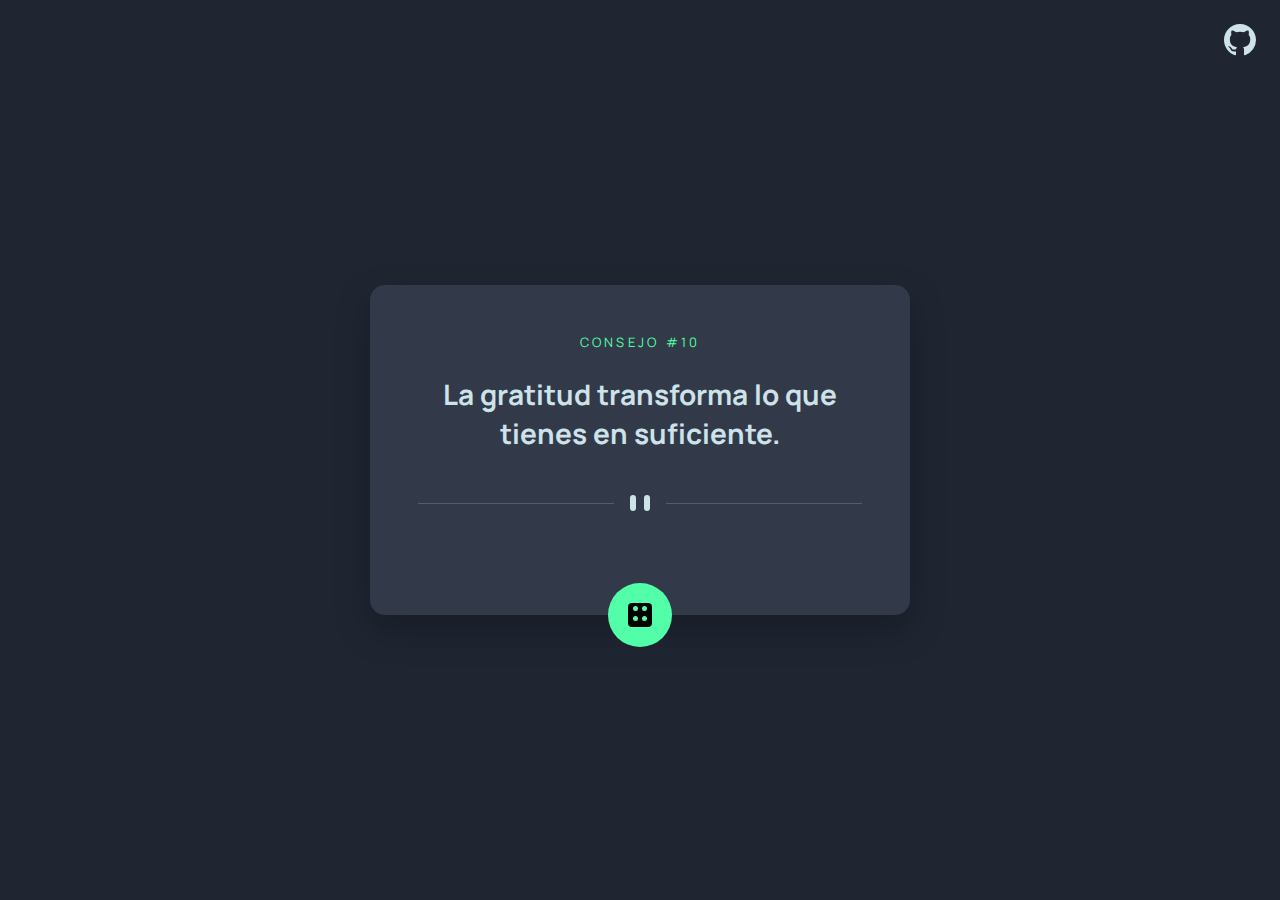
==== advice-generator/index.html @ 8e93f0e8 "se agrego el primero proyecto/add the first project: advice-generator" ====
<html lang="es">
<head>
    <meta charset="UTF-8">
    <meta name="viewport" content="width=device-width, initial-scale=1.0">
    <title>Generador de Consejos - proyect #1</title>
    <link rel="icon" href="assets/logo.png" type="image/png">
    <link rel="stylesheet" href="style.css">
    <link rel="preconnect" href="https://fonts.googleapis.com">
    <link rel="preconnect" href="https://fonts.gstatic.com" crossorigin>
    <link href="https://fonts.googleapis.com/css2?family=Manrope:wght@800&display=swap" rel="stylesheet">
</head>
<body>
    <a href="https://github.com/Arturooiwnl/web-projects" title="Ir a github" target="_blank" class="github-link">
        <svg height="32" aria-hidden="true" viewBox="0 0 16 16" version="1.1" width="32" data-view-component="true" class="octicon octicon-mark-github v-align-middle">
            <path fill-rule="evenodd" d="M8 0C3.58 0 0 3.58 0 8c0 3.54 2.29 6.53 5.47 7.59.4.07.55-.17.55-.38 0-.19-.01-.82-.01-1.49-2.01.37-2.53-.49-2.69-.94-.09-.23-.48-.94-.82-1.13-.28-.15-.68-.52-.01-.53.63-.01 1.08.58 1.23.82.72 1.21 1.87.87 2.33.66.07-.52.28-.87.51-1.07-1.78-.2-3.64-.89-3.64-3.95 0-.87.31-1.59.82-2.15-.08-.2-.36-1.02.08-2.12 0 0 .67-.21 2.2.82.64-.18 1.32-.27 2-.27.68 0 1.36.09 2 .27 1.53-1.04 2.2-.82 2.2-.82.44 1.1.16 1.92.08 2.12.51.56.82 1.27.82 2.15 0 3.07-1.87 3.75-3.65 3.95.29.25.54.73.54 1.48 0 1.07-.01 1.93-.01 2.2 0 .21.15.46.55.38A8.013 8.013 0 0016 8c0-4.42-3.58-8-8-8z"></path>
        </svg>
    </a>
    <main class="advice-container">
        <div class="advice-card">
            <p class="advice-id">Consejo #<span id="advice-id">1</span></p>
            <h1 class="advice-text" id="advice-text">Cargando consejo...</h1>
            <div class="divider">
                <img src="assets/images/divider.svg" alt="">
            </div>
            <button class="dice-button" id="generate-button" title="Generar consejo">
              <img src="assets/images/genButton.svg" alt="boton para generar el consejo aleatorio">
            </button>
        </div>
    </main>

    <script type="module" src="script.js"></script>
</body>
</html>

<!-- 

css, html, js vanilla :)

by https://dev.arturoiwnl.pro/

-->
---- advice-generator/style.css ----
:root {
    --lightCyan: rgb(206, 227, 233);
    --neonGreen: rgb(82, 255, 168);
    --opaqueBlue: rgb(78, 93, 115); 
    --darkOpaqueBlue: rgb(50, 58, 73);
    --darkBlue: rgb(31, 38, 50);
    --fontFamily: 'Manrope', sans-serif;
    --fontSizeQuote: 28px;
}

* {
    box-sizing: border-box;
    margin: 0;
    padding: 0;
}

body {
    background-color: var(--darkBlue);
    font-family: var(--fontFamily);
    display: flex;
    justify-content: center;
    align-items: center;
    min-height: 100vh;
    padding: 20px;
}

.github-link {
    position: absolute;
    top: 20px;
    right: 20px;
    fill: var(--lightCyan);
    transition: fill 0.3s ease;
}

.github-link:hover {
    fill: var(--neonGreen);
}

.advice-container {
    display: flex;
    justify-content: center;
    align-items: center;
    width: 100%;
    max-width: 540px;
}

.advice-card {
    background-color: var(--darkOpaqueBlue);
    border-radius: 15px;
    padding: 48px 48px 64px; 
    text-align: center;
    position: relative; 
    box-shadow: 0px 10px 30px rgba(0, 0, 0, 0.2);
}

.advice-id {
    color: var(--neonGreen);
    text-transform: uppercase;
    letter-spacing: 4px;
    font-size: 13px; 
    margin-bottom: 24px;
}

.advice-text {
    color: var(--lightCyan);
    font-size: var(--fontSizeQuote);
    line-height: 1.4;
    margin-bottom: 40px; 
    min-height: 80px; 
}

.divider{
    margin-bottom: 30px; 
    display: flex;
    justify-content: center;
}

.divider svg {
   width: 90%; 
   max-width: 444px; 
}


.dice-button {
    background-color: var(--neonGreen);
    border: none;
    border-radius: 50%;
    width: 64px;
    height: 64px;
    display: flex;
    justify-content: center;
    align-items: center;
    cursor: pointer;
    position: absolute;
    bottom: -32px; 
    left: 50%;
    transform: translateX(-50%);
    transition: box-shadow 0.3s ease;
}

.dice-button:hover {
    box-shadow: 0 0 20px var(--neonGreen);
}

.dice-button svg path {
    fill: var(--darkBlue); 
}

@media (max-width: 600px) {
    .advice-card {
        padding: 30px 25px 55px; 
    }

    .advice-text {
        font-size: 24px; 
        margin-bottom: 30px;
    }

    .dice-button {
        width: 55px;
        height: 55px;
        bottom: -27.5px;
    }
}

:root {
    --lightCyan: rgb(206, 227, 233);
    --neonGreen: rgb(82, 255, 168);
    --opaqueBlue: rgb(78, 93, 115);
    --darkOpaqueBlue: rgb(50, 58, 73);
    --darkBlue: rgb(31, 38, 50);
    --fontFamily: 'Manrope', sans-serif;
    --fontSizeQuote: 28px; 
}

* {
    box-sizing: border-box;
    margin: 0;
    padding: 0;
}

html {
    font-size: 100%; 
}

body {
    background-color: var(--darkBlue);
    font-family: var(--fontFamily);
    display: flex;
    justify-content: center;
    align-items: center;
    min-height: 100vh;
    padding: 1rem; 
}

.github-link {
    position: absolute;
    top: 1.5rem;
    right: 1.5rem;
    color: var(--lightCyan);
    transition: color 0.3s ease;
}

.github-link:hover,
.github-link:focus {
    color: var(--neonGreen);
    outline: none; 
}

.advice-container {
    display: flex;
    justify-content: center;
    align-items: center;
    width: 100%;
    max-width: 540px; 
}

.advice-card {
    background-color: var(--darkOpaqueBlue);
    border-radius: 15px;
    padding: 3rem 3rem 4rem; 
    text-align: center;
    position: relative;
    box-shadow: 0px 15px 35px rgba(0, 0, 0, 0.25);
    width: 100%; 
}

.advice-id {
    color: var(--neonGreen);
    text-transform: uppercase;
    letter-spacing: 0.25em;
    font-size: 0.8125rem; 
    margin-bottom: 1.5rem; 
}

.advice-text {
    color: var(--lightCyan);
    font-size: var(--fontSizeQuote);
    line-height: 1.4;
    margin-bottom: 2.5rem;
    min-height: 5rem; 
    transition: opacity 0.3s ease-in-out;
}

.advice-text.loading {
    opacity: 0.5; 
}


.divider {
    display: block;
    margin-bottom: 2.5rem; 
    line-height: 0; 
}

.divider img,
.divider source {
   max-width: 100%;
   height: auto;
   display: block; 
   margin: 0 auto; 
}


.dice-button {
    background-color: var(--neonGreen);
    border: none;
    border-radius: 50%;
    width: 4rem; 
    height: 4rem; 
    display: flex;
    justify-content: center;
    align-items: center;
    cursor: pointer;
    position: absolute;
    bottom: -2rem;
    left: 50%;
    transform: translateX(-50%);
    transition: box-shadow 0.3s ease;
    color: var(--darkBlue);
}

.dice-button:hover,
.dice-button:focus {
    box-shadow: 0 0 25px var(--neonGreen);
    outline: none;
}

.dice-button:disabled {
    opacity: 0.5;
    cursor: not-allowed;
    box-shadow: none;
}

@media (max-width: 599px) {
    :root {
       --fontSizeQuote: 1.5rem;
    }
    .advice-card {
        padding: 2rem 1.5rem 3.5rem; 
    }

    .advice-id {
        font-size: 0.75rem; 
        letter-spacing: 0.2em;
    }

    .advice-text {
        margin-bottom: 1.875rem; 
    }

     .divider {
        margin-bottom: 2rem;
    }

    .dice-button {
        width: 3.5rem; 
        height: 3.5rem;
        bottom: -1.75rem; 
    }
}

/* 

css, html, js vanilla :)

by https://dev.arturoiwnl.pro/

*/
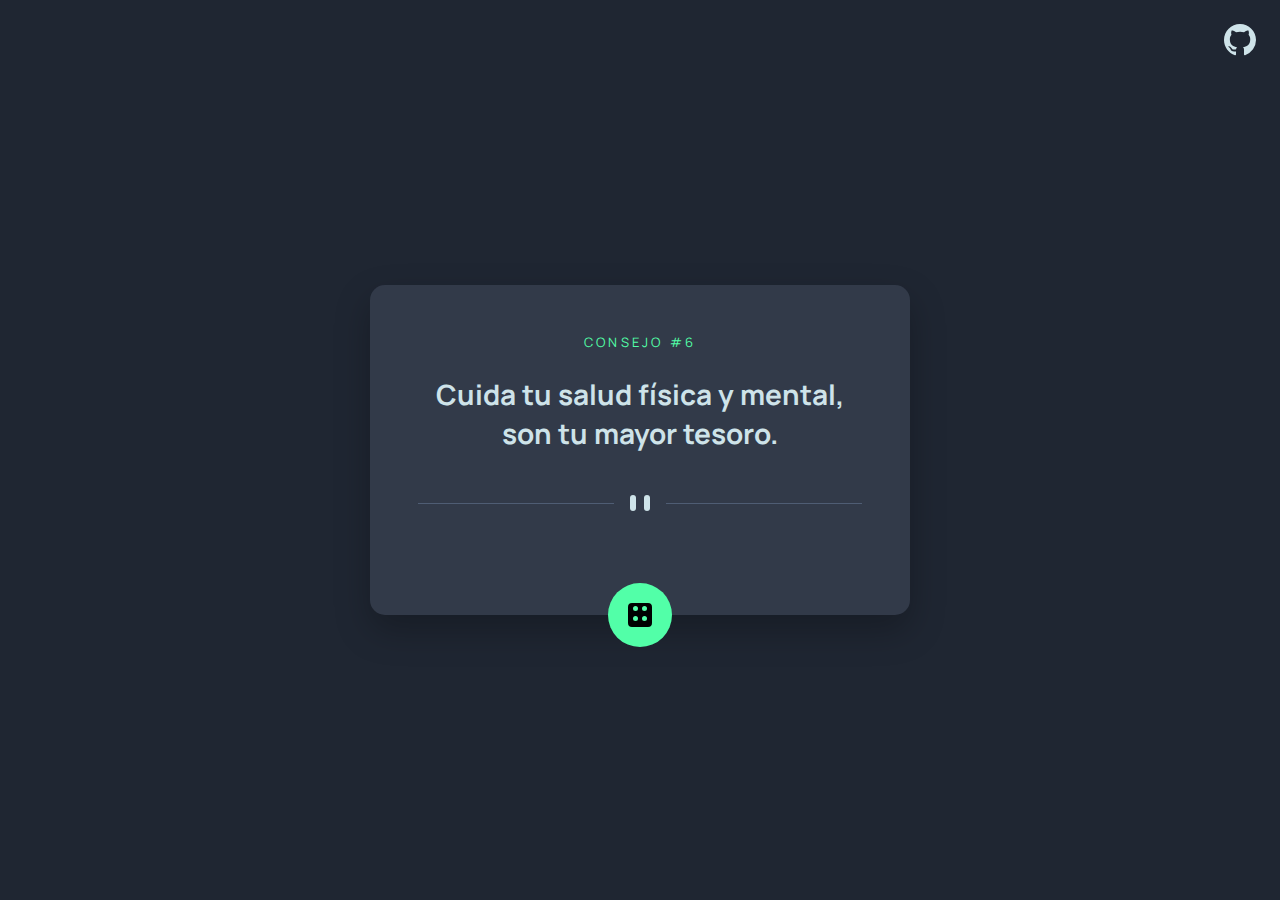
==== commit b1678377: "fix title name" ====
--- a/advice-generator/index.html
+++ b/advice-generator/index.html
@@ -2,7 +2,7 @@
 <head>
     <meta charset="UTF-8">
     <meta name="viewport" content="width=device-width, initial-scale=1.0">
-    <title>Generador de Consejos - proyect #1</title>
+    <title>Generador de Consejos - project #1</title>
     <link rel="icon" href="assets/logo.png" type="image/png">
     <link rel="stylesheet" href="style.css">
     <link rel="preconnect" href="https://fonts.googleapis.com">
@@ -23,7 +23,7 @@
                 <img src="assets/images/divider.svg" alt="">
             </div>
             <button class="dice-button" id="generate-button" title="Generar consejo">
-              <img src="assets/images/genButton.svg" alt="boton para generar el consejo aleatorio">
+                <img src="assets/images/genButton.svg" alt="boton para generar el consejo aleatorio">
             </button>
         </div>
     </main>
